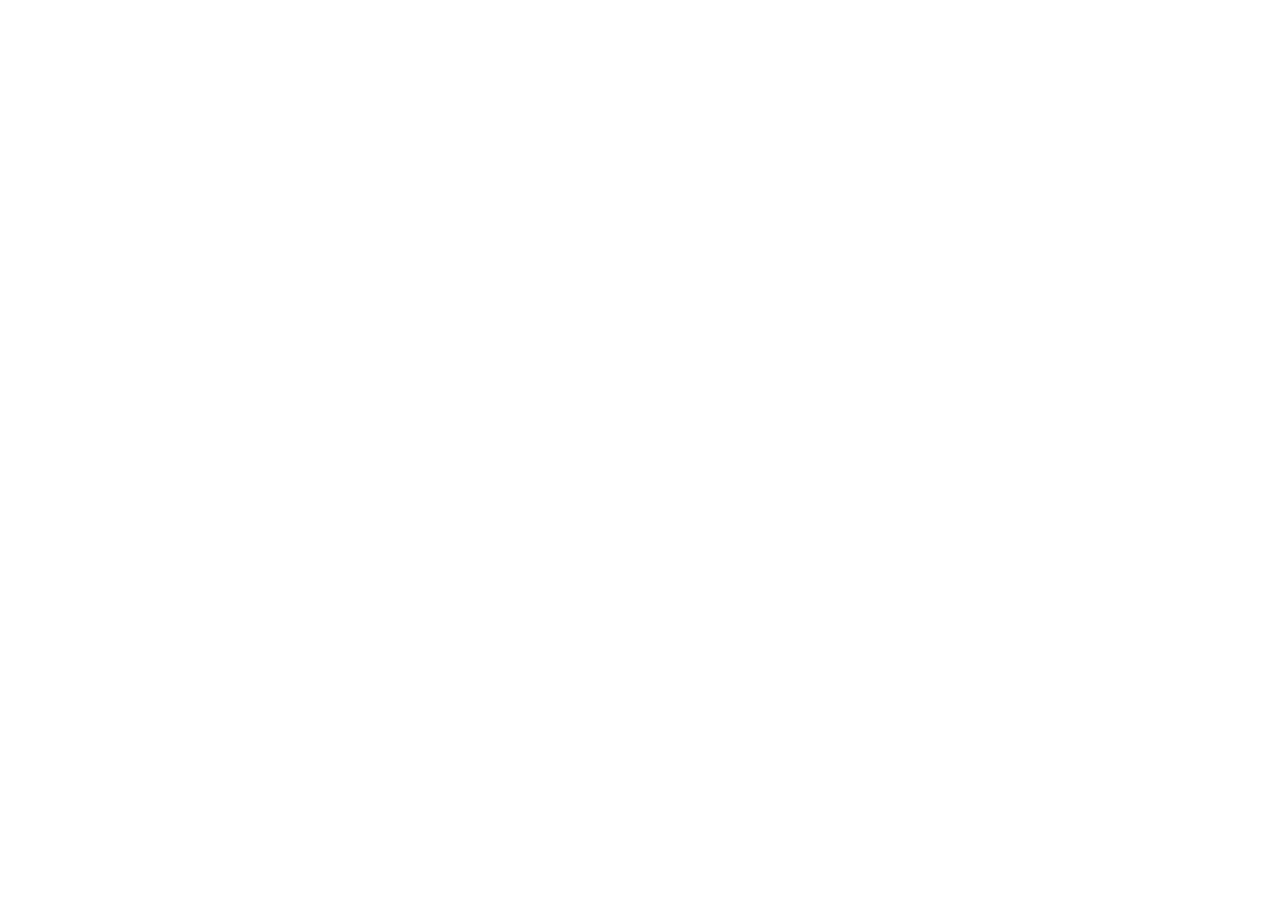
==== index.html @ e05d301e "Set up project structure and starter files" ====
<!DOCTYPE html>
<html lang="de">
<head>
    <meta charset="UTF-8">
    <meta name="viewport" content="width=device-width, initial-scale=1.0">
    <title>Bestellapp</title>

    <link rel="stylesheet" href="./styles/standard.css">
    <link rel="stylesheet" href="./styles/fonts.css">
    <link rel="stylesheet" href="./styles/assets.css">
    <link rel="stylesheet" href="./style.css">
    <link rel="stylesheet" href="./styles/basket.css">

    <script src="./scripts/db.js" defer></script>
    <script src="./scripts/template.js" defer></script>
    <script src="./script.js" defer></script>
</head>
<body>
    <!-- Hier bauen wir gemeinsam den Header auf. -->
    <header></header>

    <!-- Hier folgen Restaurantbereich, Gerichteliste und Warenkorb. -->
    <main></main>

    <!-- Hier bauen wir den Footer mit dem Imprint-Link auf. -->
    <footer></footer>
</body>
</html>
---- styles/standard.css ----
/* Allgemeine Grundeinstellungen, beispielsweise Abstände und box-sizing. */
---- styles/fonts.css ----
/* Hier binden wir die lokal gespeicherten Schriftarten ein. */
---- styles/assets.css ----
/* Gemeinsame Darstellung von wiederverwendbaren Elementen, z. B. Buttons. */
---- style.css ----
/* Seitenaufbau: Header, Restaurantkopf, Kategorien, Gerichtskarten und Footer. */
---- styles/basket.css ----
/* Warenkorb, Eintragskarten, Mengensteuerung, Scrollbereich und Dialoge. */
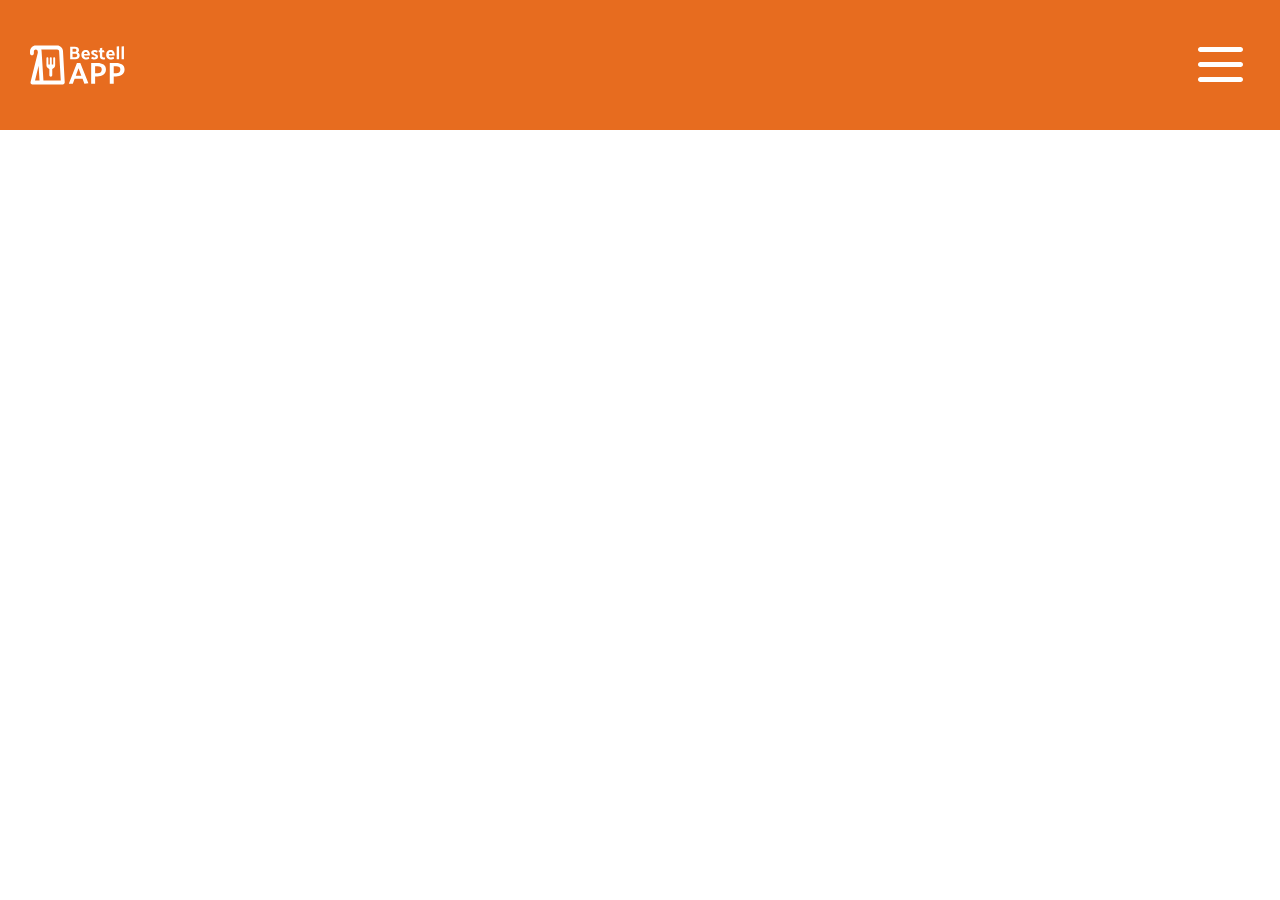
==== commit 9055f806: "Build sticky header with logo and menu icon" ====
--- a/index.html
+++ b/index.html
@@ -6,7 +6,6 @@
     <title>Bestellapp</title>
 
     <link rel="stylesheet" href="./styles/standard.css">
-    <link rel="stylesheet" href="./styles/fonts.css">
     <link rel="stylesheet" href="./styles/assets.css">
     <link rel="stylesheet" href="./style.css">
     <link rel="stylesheet" href="./styles/basket.css">
@@ -15,14 +14,18 @@
     <script src="./scripts/template.js" defer></script>
     <script src="./script.js" defer></script>
 </head>
+<header class="mainHeader">
+    <div class="headerContent">
+        <img class="headerLogo"
+            src="./assets/icons/logo.svg"
+            alt="BestellApp logo">
+
+        <img class="menuIcon"
+            src="./assets/icons/menu.svg"
+            alt="meni-icon">
+    </div>
+</header>
 <body>
-    <!-- Hier bauen wir gemeinsam den Header auf. -->
-    <header></header>
 
-    <!-- Hier folgen Restaurantbereich, Gerichteliste und Warenkorb. -->
-    <main></main>
-
-    <!-- Hier bauen wir den Footer mit dem Imprint-Link auf. -->
-    <footer></footer>
 </body>
 </html>
--- a/styles/standard.css
+++ b/styles/standard.css
@@ -1 +1,38 @@
-/* Allgemeine Grundeinstellungen, beispielsweise Abstände und box-sizing. */
+* {
+    box-sizing: border-box;
+}
+
+body {
+    margin: 0;
+}
+
+
+.mainHeader {
+    height: 130px;
+    background-color: rgba(231, 108, 31, 1);
+    position: sticky;
+    top: 0;
+    z-index: 10;
+}
+
+.headerContent {
+    max-width: 1440px;
+    height: 100%;
+    margin: 0 auto;
+    padding: 0 30px;
+    display: flex;
+    justify-content: space-between;
+    align-items: center;
+}
+
+.headerLogo {
+    width: 95px;
+    height: 40px;
+    
+}
+
+.menuIcon {
+    width: 60px;
+    height: 60px;
+    
+}
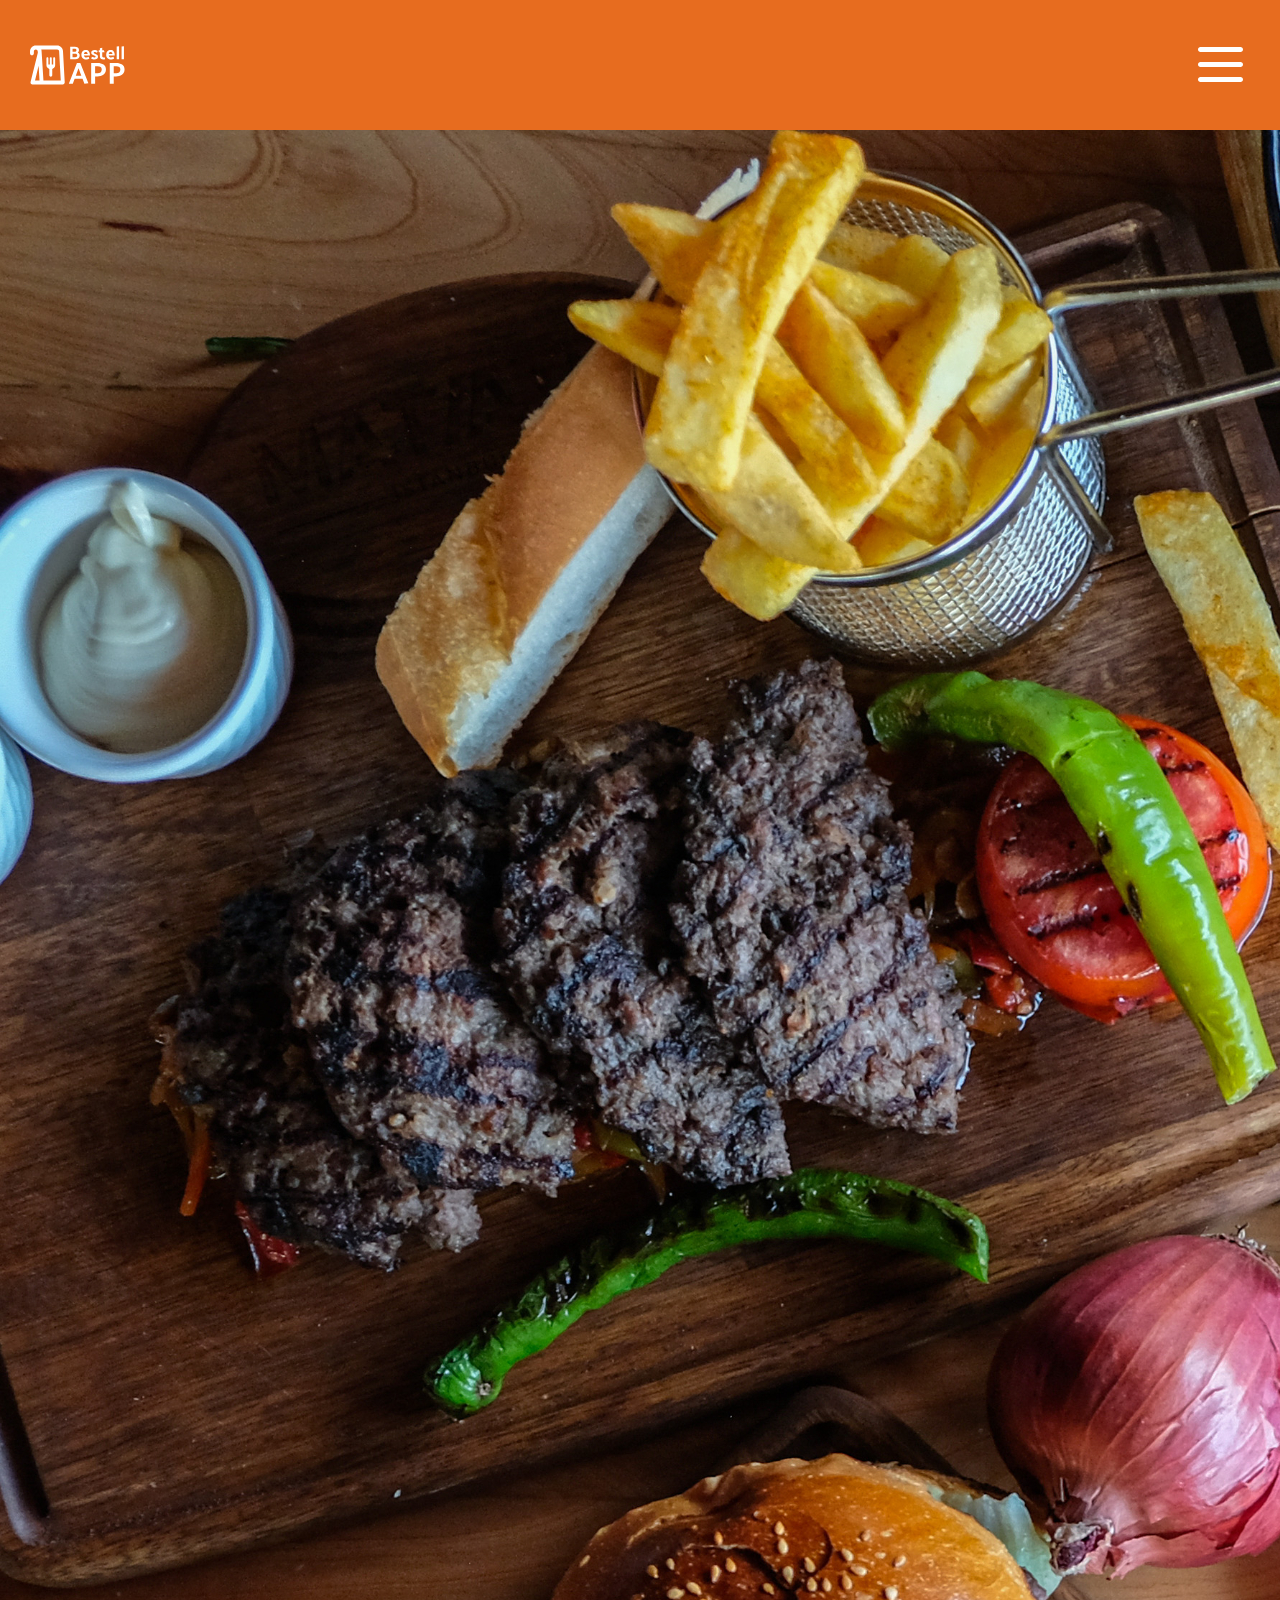
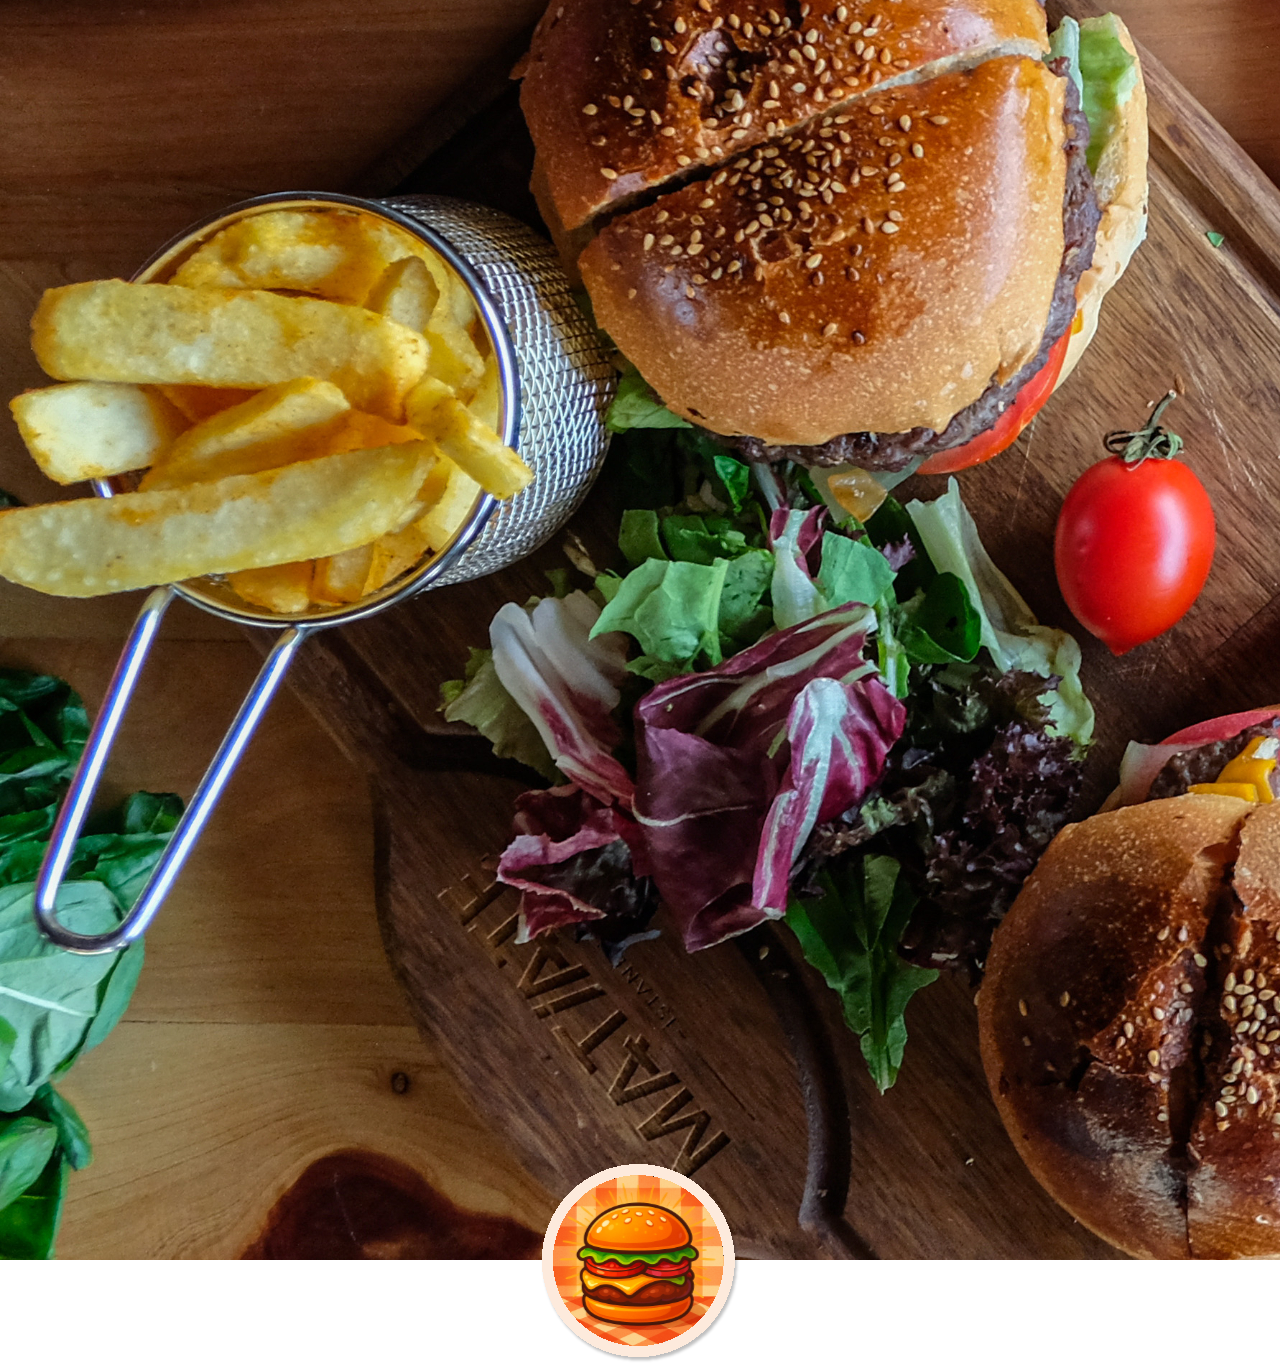
==== commit 2ccbf2eb: "Add hero image and overlapping restaurant logo" ====
--- a/index.html
+++ b/index.html
@@ -1,31 +1,44 @@
-<!DOCTYPE html>
+<!doctype html>
 <html lang="de">
-<head>
-    <meta charset="UTF-8">
-    <meta name="viewport" content="width=device-width, initial-scale=1.0">
+  <head>
+    <meta charset="UTF-8" />
+    <meta name="viewport" content="width=device-width, initial-scale=1.0" />
     <title>Bestellapp</title>
 
-    <link rel="stylesheet" href="./styles/standard.css">
-    <link rel="stylesheet" href="./styles/assets.css">
-    <link rel="stylesheet" href="./style.css">
-    <link rel="stylesheet" href="./styles/basket.css">
+    <link rel="stylesheet" href="./styles/standard.css" />
+    <link rel="stylesheet" href="./styles/assets.css" />
+    <link rel="stylesheet" href="./style.css" />
+    <link rel="stylesheet" href="./styles/basket.css" />
 
     <script src="./scripts/db.js" defer></script>
     <script src="./scripts/template.js" defer></script>
     <script src="./script.js" defer></script>
-</head>
-<header class="mainHeader">
+  </head>
+  <header class="mainHeader">
     <div class="headerContent">
-        <img class="headerLogo"
-            src="./assets/icons/logo.svg"
-            alt="BestellApp logo">
+      <img
+        class="headerLogo"
+        src="./assets/icons/logo.svg"
+        alt="BestellApp logo"
+      />
 
-        <img class="menuIcon"
-            src="./assets/icons/menu.svg"
-            alt="meni-icon">
+      <img class="menuIcon" src="./assets/icons/menu.svg" alt="menu-icon" />
     </div>
-</header>
-<body>
+  </header>
 
-</body>
+  <main>
+    <div class="hero">
+      <img class="hero-image" src="./assets/img/hero-pic.jpg" alt="herobild" />
+    </div>
+
+    <div class="restaurant-info">
+      <img
+        class="restaurant-logo"
+        src="./assets/img/burger-header-logo.svg"
+        alt="Burger-logo-cricle"
+      />
+    </div>
+  </main>
+
+  <body></body>
 </html>
--- a/styles/standard.css
+++ b/styles/standard.css
@@ -3,36 +3,8 @@
 }
 
 body {
-    margin: 0;
+        margin: 0 auto;
 }
 
 
-.mainHeader {
-    height: 130px;
-    background-color: rgba(231, 108, 31, 1);
-    position: sticky;
-    top: 0;
-    z-index: 10;
-}
 
-.headerContent {
-    max-width: 1440px;
-    height: 100%;
-    margin: 0 auto;
-    padding: 0 30px;
-    display: flex;
-    justify-content: space-between;
-    align-items: center;
-}
-
-.headerLogo {
-    width: 95px;
-    height: 40px;
-    
-}
-
-.menuIcon {
-    width: 60px;
-    height: 60px;
-    
-}
--- a/style.css
+++ b/style.css
@@ -1 +1,42 @@
-/* Seitenaufbau: Header, Restaurantkopf, Kategorien, Gerichtskarten und Footer. */
+.mainHeader {
+    height: 130px;
+    background-color: rgba(231, 108, 31, 1);
+    position: sticky;
+    top: 0;
+    z-index: 10;
+}
+
+.headerContent {
+    max-width: 1440px;
+    height: 100%;
+    margin: 0 auto;
+    padding: 0 30px;
+    display: flex;
+    justify-content: space-between;
+    align-items: center;
+}
+
+.headerLogo {
+    width: 95px;
+    height: 40px;
+    
+}
+
+.menuIcon {
+    width: 60px;
+    height: 60px;
+    
+}
+
+.restaurant-info {
+    display: flex;
+    flex-direction: column;
+    align-items: center;
+}
+
+.restaurant-logo {
+    width: 200px;
+    height: 200px;
+    margin-top: -100px;
+    position: relative;
+}
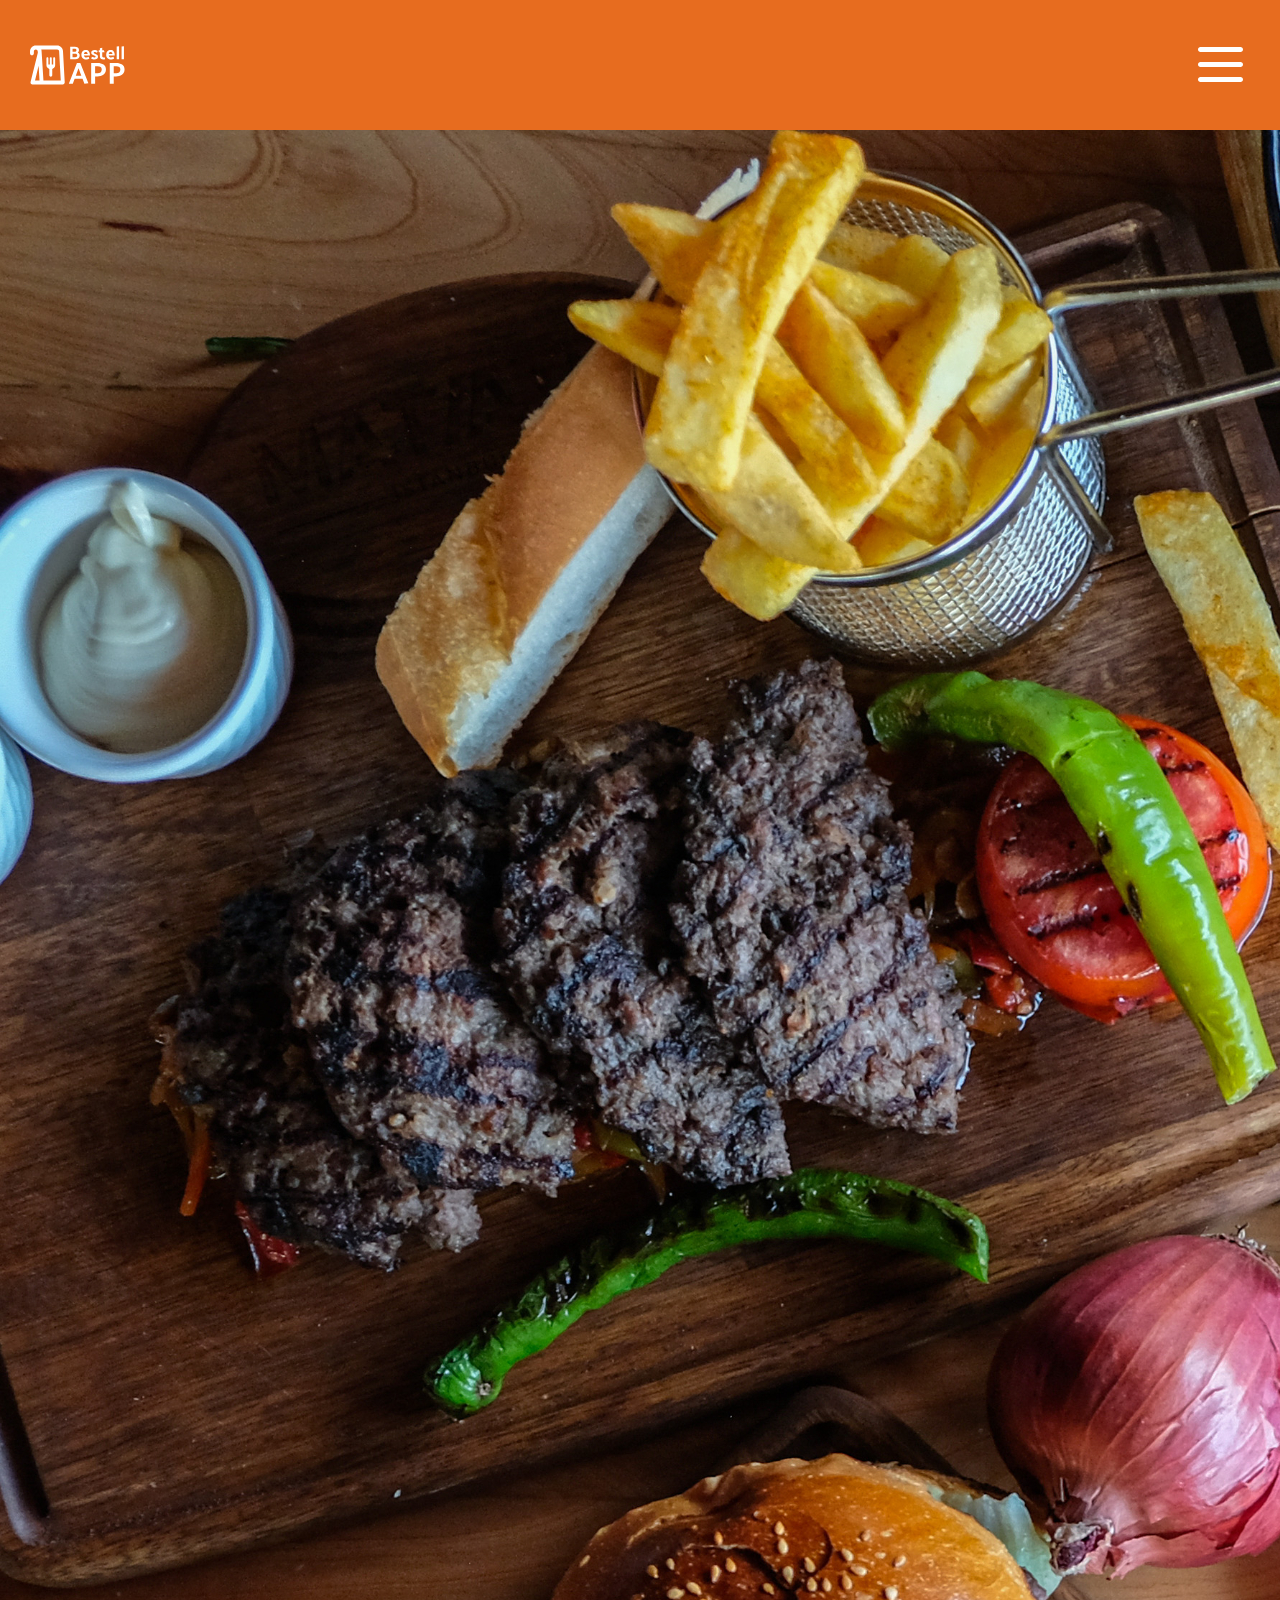
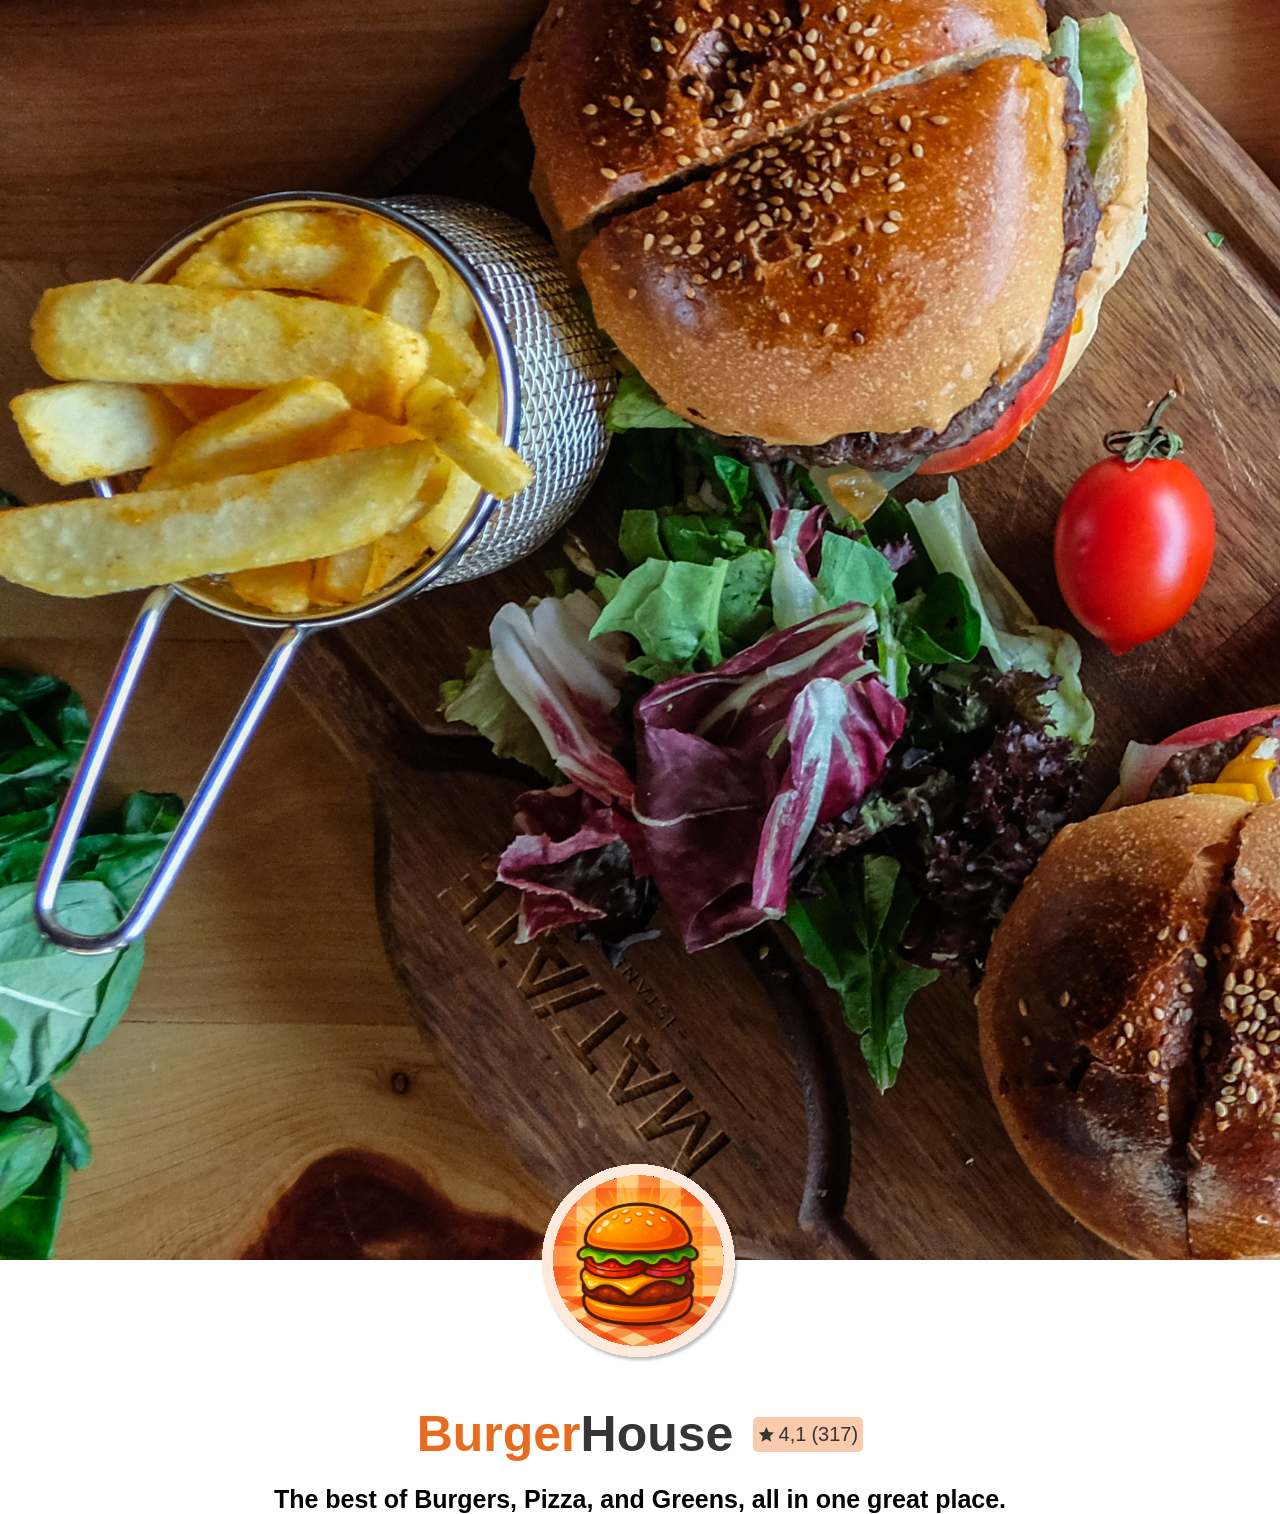
==== commit d2ffa0e3: "Add restaurant heading, slogan and rating" ====
--- a/index.html
+++ b/index.html
@@ -28,15 +28,34 @@
 
   <main>
     <div class="hero">
-      <img class="hero-image" src="./assets/img/hero-pic.jpg" alt="herobild" />
+      <img
+        class="hero-image"
+        src="./assets/img/hero-pic.jpg"
+        alt="Selection of burgers, pizza and salad"
+      />
     </div>
 
     <div class="restaurant-info">
       <img
         class="restaurant-logo"
         src="./assets/img/burger-header-logo.svg"
-        alt="Burger-logo-cricle"
+        alt="BurgerHouse logo"
       />
+
+      <div class="restaurant-heading">
+        <h1 class="restaurant-name"><span>Burger</span>House</h1>
+
+        <div class="restaurant-rating">
+          <img class="rating-star" src="./assets/icons/star.svg" alt="Star" />
+
+          <span class="rating-value">4,1</span>
+          <span class="rating-count">(317)</span>
+        </div>
+      </div>
+
+      <p class="restaurant-slogan">
+        The best of Burgers, Pizza, and Greens, all in one great place.
+      </p>
     </div>
   </main>
 
--- a/style.css
+++ b/style.css
@@ -39,4 +39,73 @@
     height: 200px;
     margin-top: -100px;
     position: relative;
+}
+
+.restaurant-name {
+    margin: 20px 0px 10px;
+    font-family: Arial, sans-serif;
+    font-size: 50px;
+    font-weight: 700;
+    line-height: 120%;
+    text-align: center;
+    color: #353535;
+}
+
+.restaurant-name span {
+    color: rgba(231, 108, 31, 1);
+}
+
+.restaurant-slogan {
+    margin: 0;
+    width: 100%;
+    max-width: 875px;
+    font-family: Arial, sans-serif;
+    font-size: 25px;
+    font-weight: 700;
+    line-height: 120%;
+    text-align: center;
+}
+
+.restaurant-heading {
+    display: flex;
+    align-items: center;
+    gap: 20px;
+    margin: 20px 0 10px;
+   
+}
+
+.restaurant-rating {
+    display: flex;
+    align-items: center;
+    justify-content: center;
+    gap: 10px;
+    width: 110px;
+    height: 30px;
+    padding: 5px;
+    border-radius: 5px;
+    background-color: rgba(250, 202, 172, 1);
+    color: #353535;
+    font-family: Arial, sans-serif;
+    font-size: 15px;
+    gap: 5px;
+    height: 35px;
+        position: relative;
+    top: 5px;
+}
+
+.rating-star {
+    width: 15px;
+    height: 15px;
+}
+
+.rating-value {
+    font-size: 20px;
+    font-weight: 400;
+    line-height: 120%;
+}
+
+.rating-count {
+    font-size: 20px;
+    font-weight: 400;
+    line-height: 120%;
 }
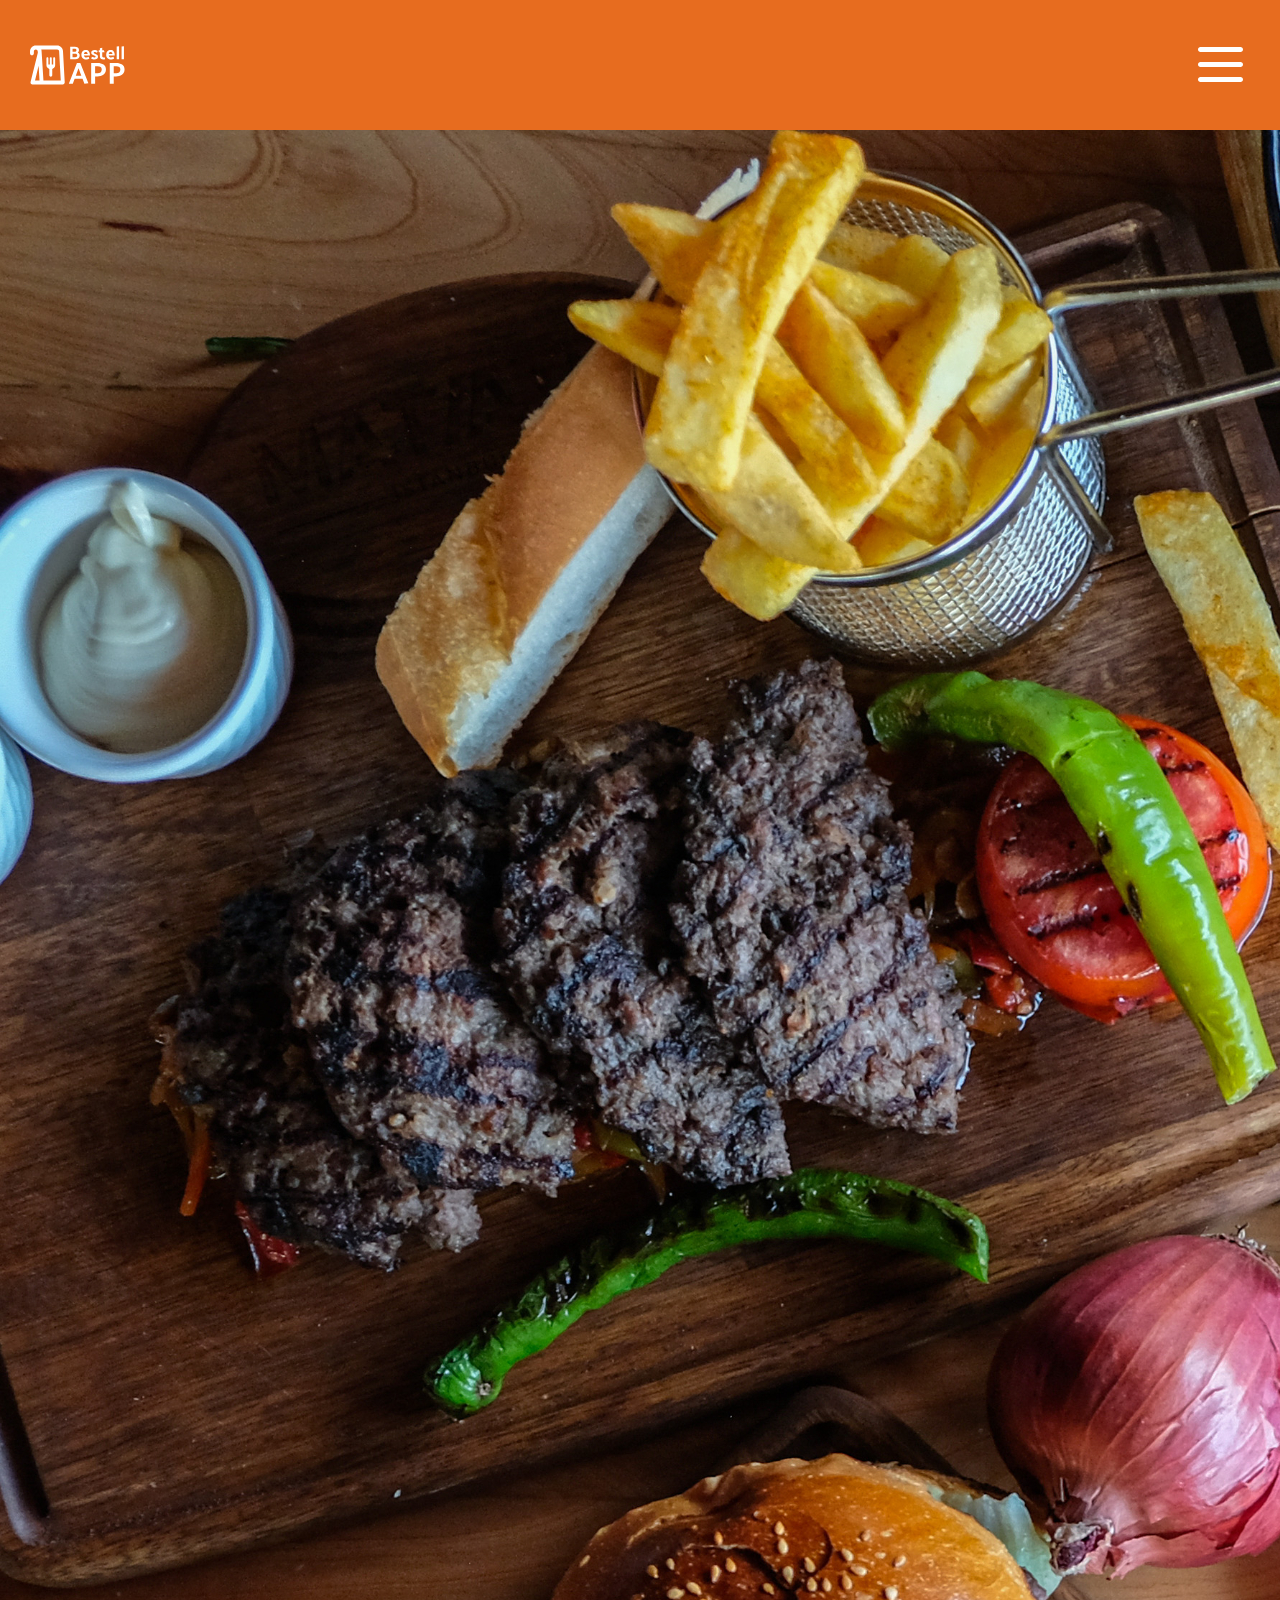
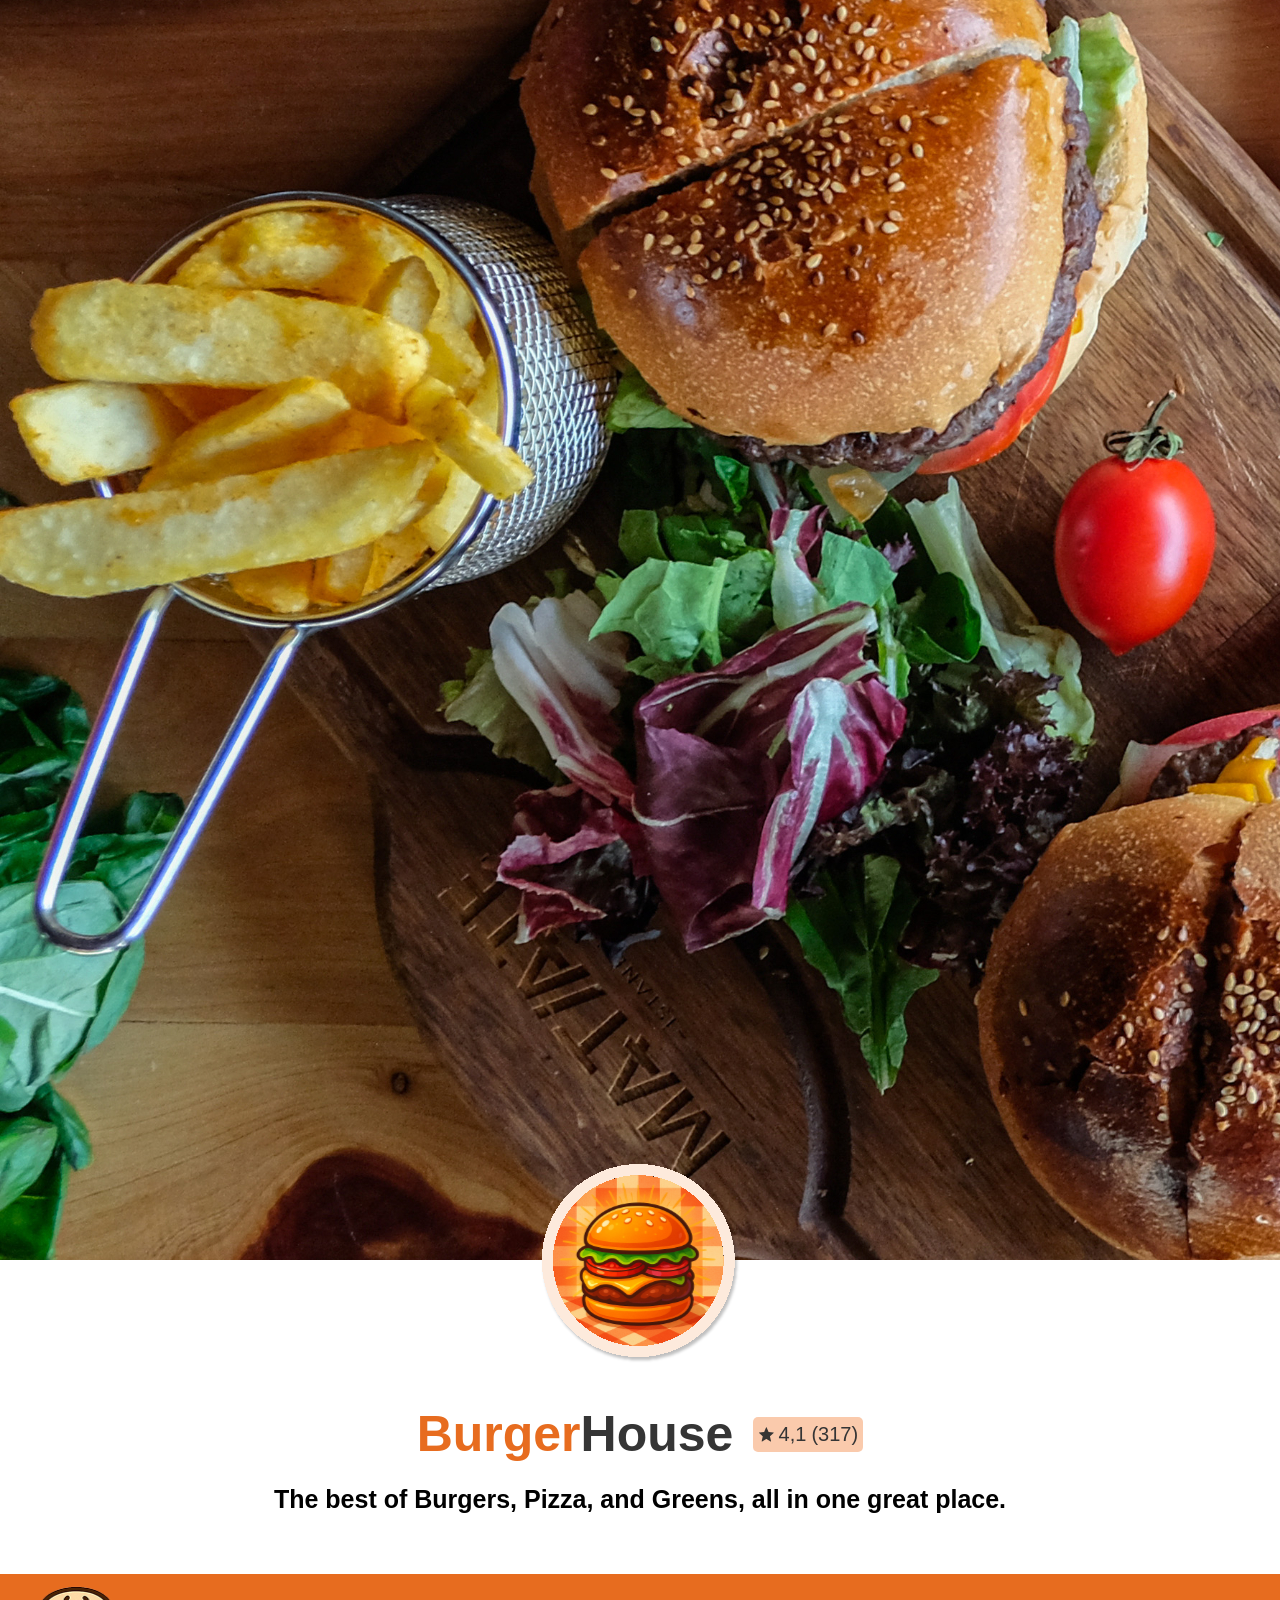
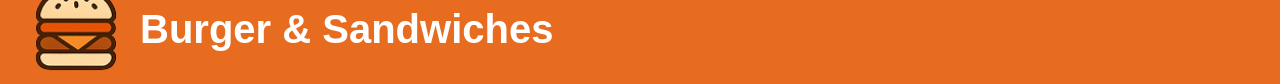
==== commit 6eea9093: "burger banner done" ====
--- a/index.html
+++ b/index.html
@@ -57,7 +57,19 @@
         The best of Burgers, Pizza, and Greens, all in one great place.
       </p>
     </div>
+    <div class="burger-banner">
+      <div class="burger-banner-content">
+        <img
+          class="burger-icon"
+          src="./assets/icons/burger-icon.png"
+          alt="Burger"
+        />
+
+        <h2 class="burger-title">Burger & Sandwiches</h2>
+      </div>
+    </div>
+
   </main>
 
-  <body></body>
+</body>
 </html>
--- a/style.css
+++ b/style.css
@@ -108,4 +108,34 @@
     font-size: 20px;
     font-weight: 400;
     line-height: 120%;
+}
+
+.burger-banner {
+    width: 100%;
+    margin-top: 60px;
+    background-color: rgba(231, 108, 31, 1);
+}
+
+.burger-banner-content {
+    display: flex;
+    align-items: center;
+    gap: 20px;
+    max-width: 1440px;
+    height: 110px;
+    margin: 0 auto;
+    padding: 10px 30px;
+}
+
+.burger-icon {
+    width: 90px;
+    height: 90px;
+}
+
+.burger-title {
+    margin: 0;
+    font-family: "Palanquin", Arial, sans-serif;
+    font-size: 40px;
+    font-weight: 700;
+    line-height: 120%;
+    color: white;
 }
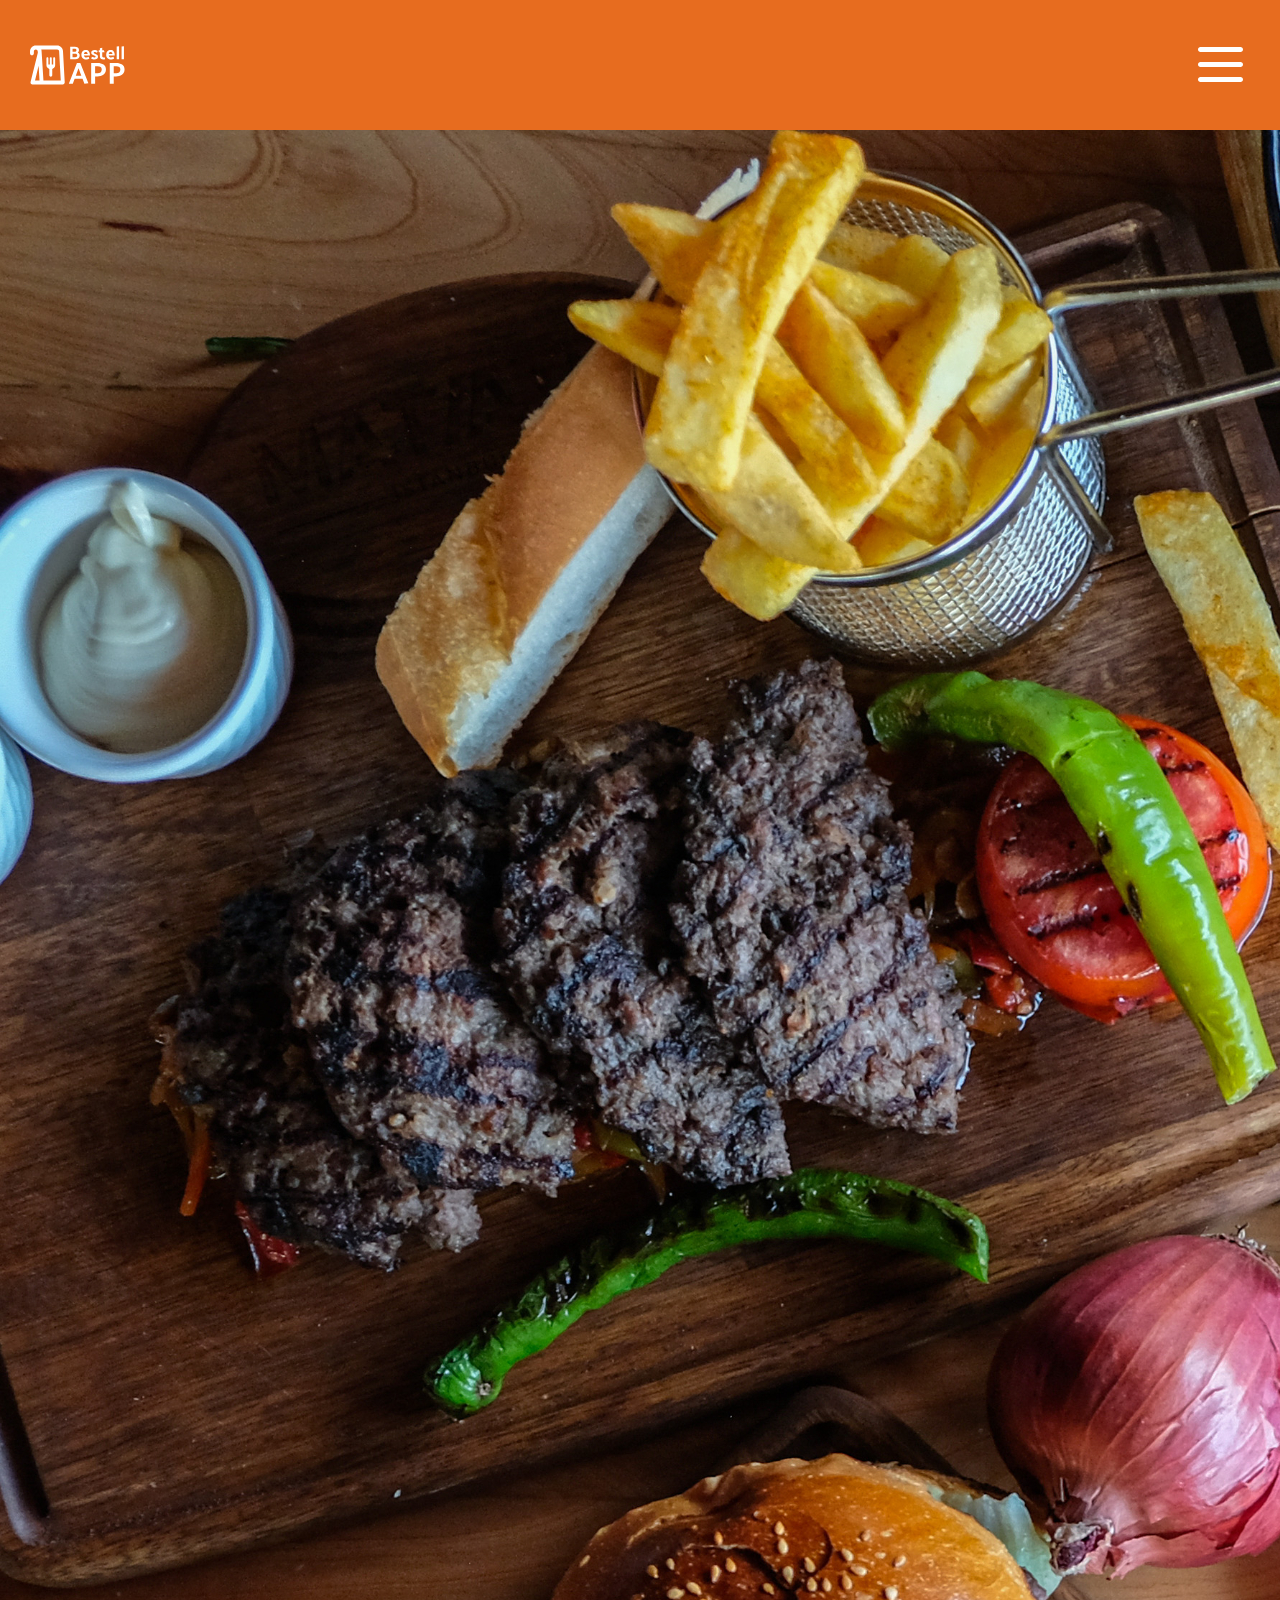
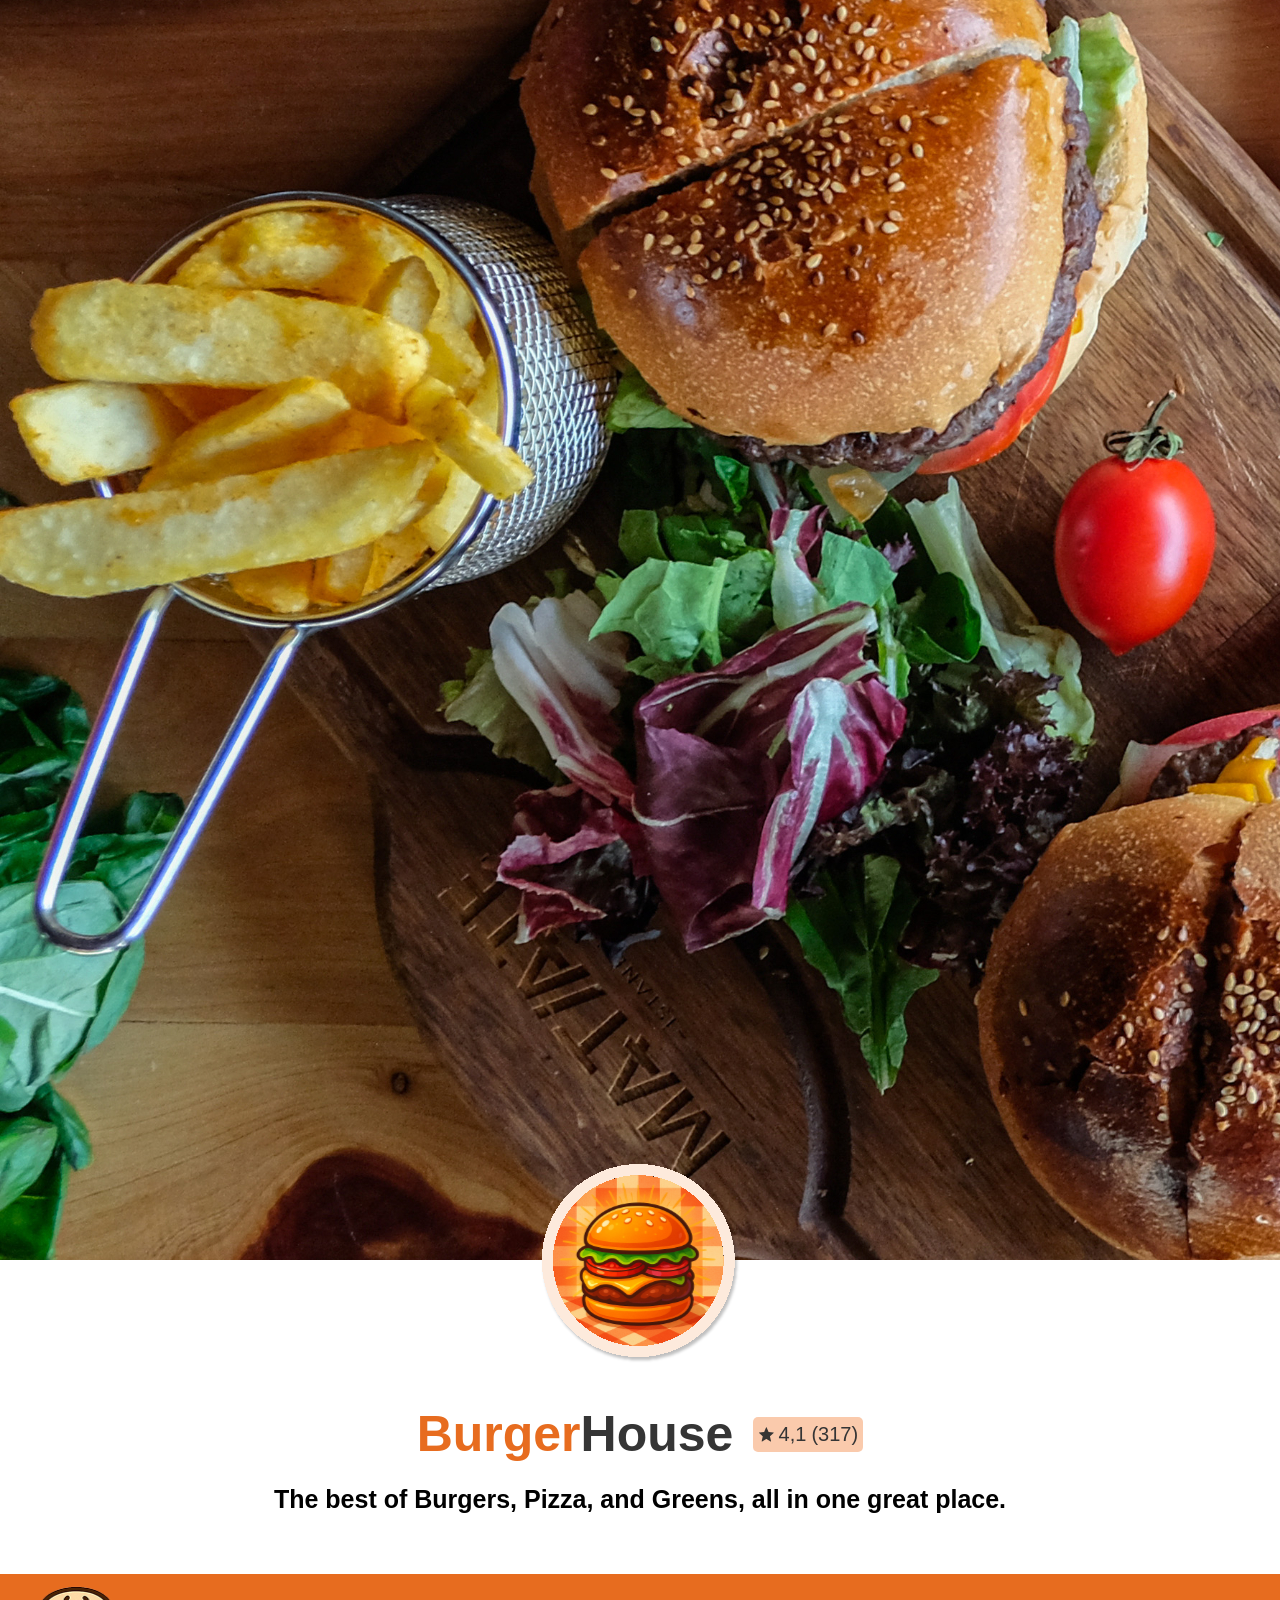
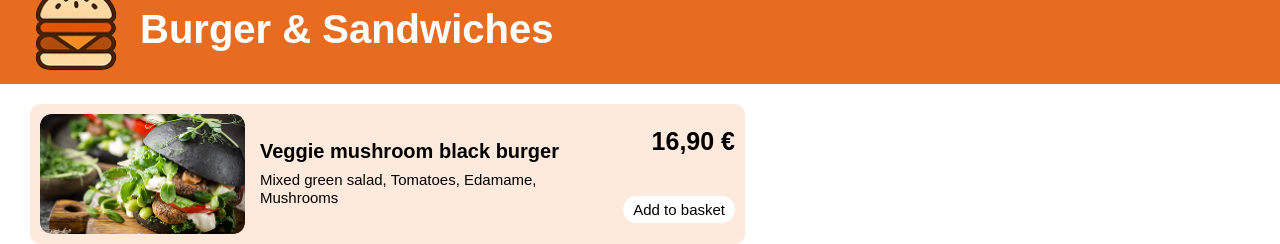
==== commit 18219a02: "addes menu and firdsst burger" ====
--- a/index.html
+++ b/index.html
@@ -68,7 +68,7 @@
         <h2 class="burger-title">Burger & Sandwiches</h2>
       </div>
     </div>
-
+    <div id="burgerList" class="burger-list"></div>
   </main>
 
 </body>
--- a/style.css
+++ b/style.css
@@ -138,4 +138,76 @@
     font-weight: 700;
     line-height: 120%;
     color: white;
-}+}
+
+
+.burger-list {
+    max-width: 1440px;
+    margin: 20px auto 0;
+    padding: 0 30px;
+}
+
+.meal-card {
+    display: flex;
+    align-items: center;
+    gap: 15px;
+    width: 100%;
+    max-width: 715px;
+    min-height: 140px;
+    padding: 10px;
+    border-radius: 10px;
+    font-family: "Palanquin", Arial, sans-serif;
+    background-color: rgba(253, 234, 220, 1);
+}
+
+.meal-image {
+    width: 205px;
+    height: 120px;
+    border-radius: 10px;
+}
+
+.meal-info {
+    flex: 1;
+}
+
+.meal-info h3 {
+    margin: 0 0 10px;
+    font-size: 20px;
+    font-weight: 600;
+    line-height: 100%;
+}
+
+.meal-info p {
+    margin: 0;
+    font-size: 15px;
+    font-weight: 500;
+    line-height: 120%;
+}
+
+.meal-actions {
+    display: flex;
+    flex-direction: column;
+    align-items: flex-end;
+    justify-content: space-between;
+    gap: 40px;
+    
+}
+
+.meal-actions p {
+    margin: 0;
+    font-size: 25px;
+    font-weight: 600;
+    line-height: 120%;
+}
+
+.meal-actions button {
+    background-color: white;
+    border: none;
+    border-radius: 20px;
+    padding: 5px 10px;
+    font-size: 15px;
+    
+    
+}
+
+
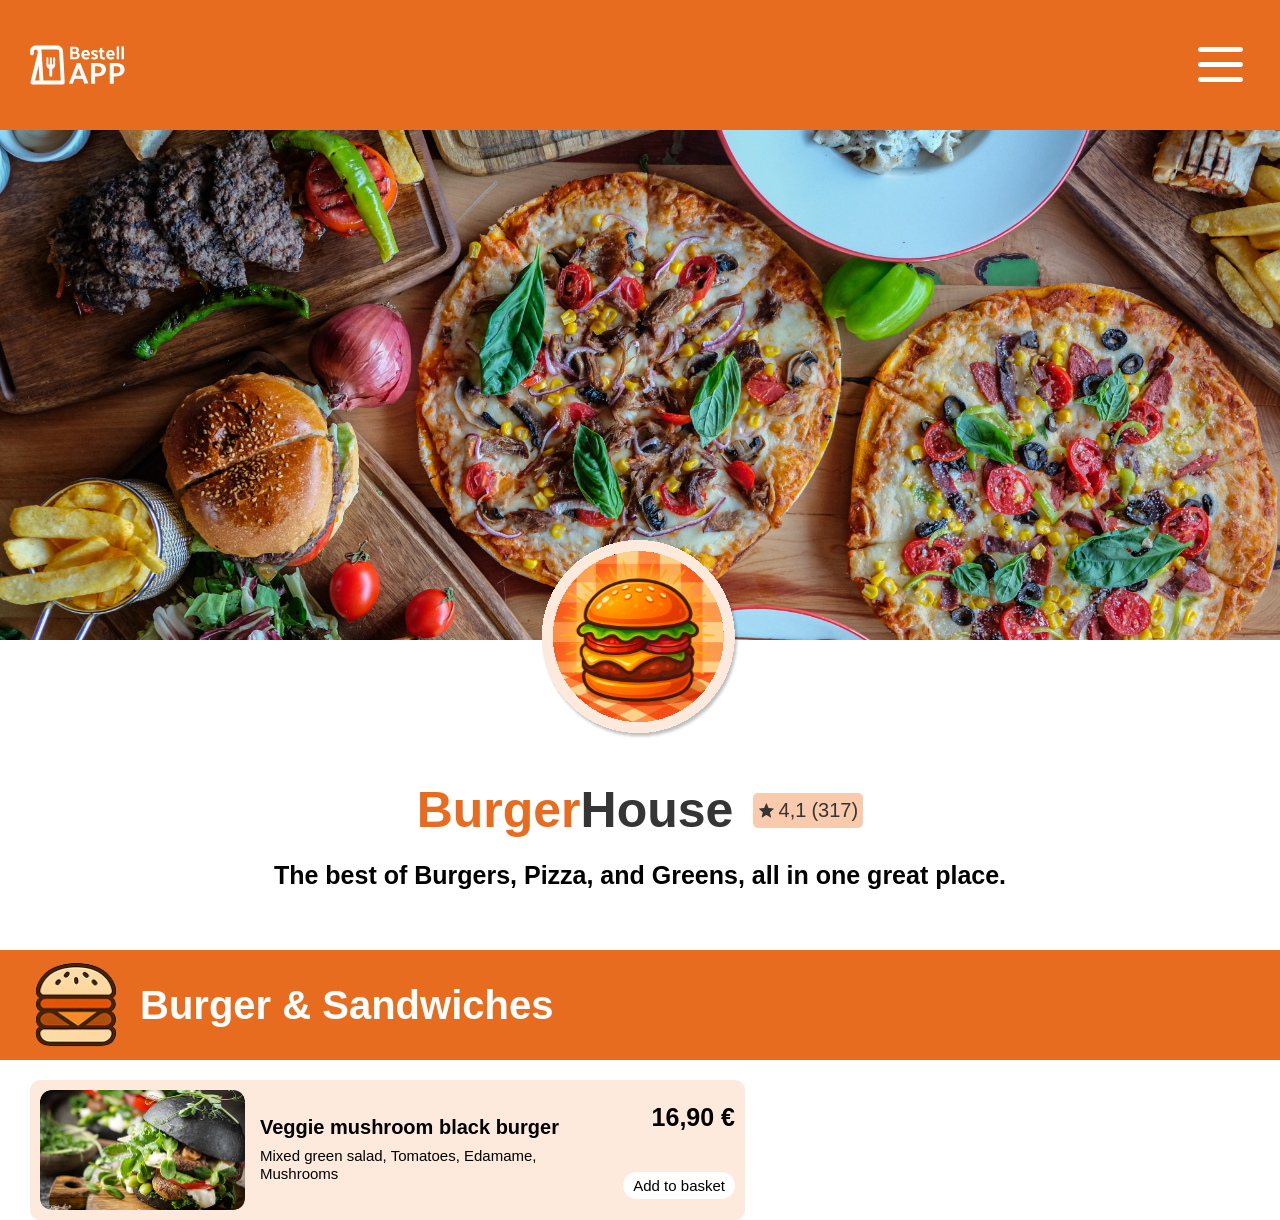
==== commit 8a8a808e: "pics und hero custmisesd" ====
--- a/index.html
+++ b/index.html
@@ -25,7 +25,7 @@
       <img class="menuIcon" src="./assets/icons/menu.svg" alt="menu-icon" />
     </div>
   </header>
-
+<body>
   <main>
     <div class="hero">
       <img
--- a/style.css
+++ b/style.css
@@ -26,6 +26,21 @@
     width: 60px;
     height: 60px;
     
+}
+
+.hero {
+    width: 100%;
+    max-width: 1440px;
+    height: 510px;
+    margin: 0 auto;
+    display: flex;
+    align-items: center;
+    overflow: hidden;
+}
+
+.hero-image {
+    width: 100%;
+    height: auto;
 }
 
 .restaurant-info {
@@ -207,7 +222,6 @@
     padding: 5px 10px;
     font-size: 15px;
     
-    
-}
-
-
+}
+
+
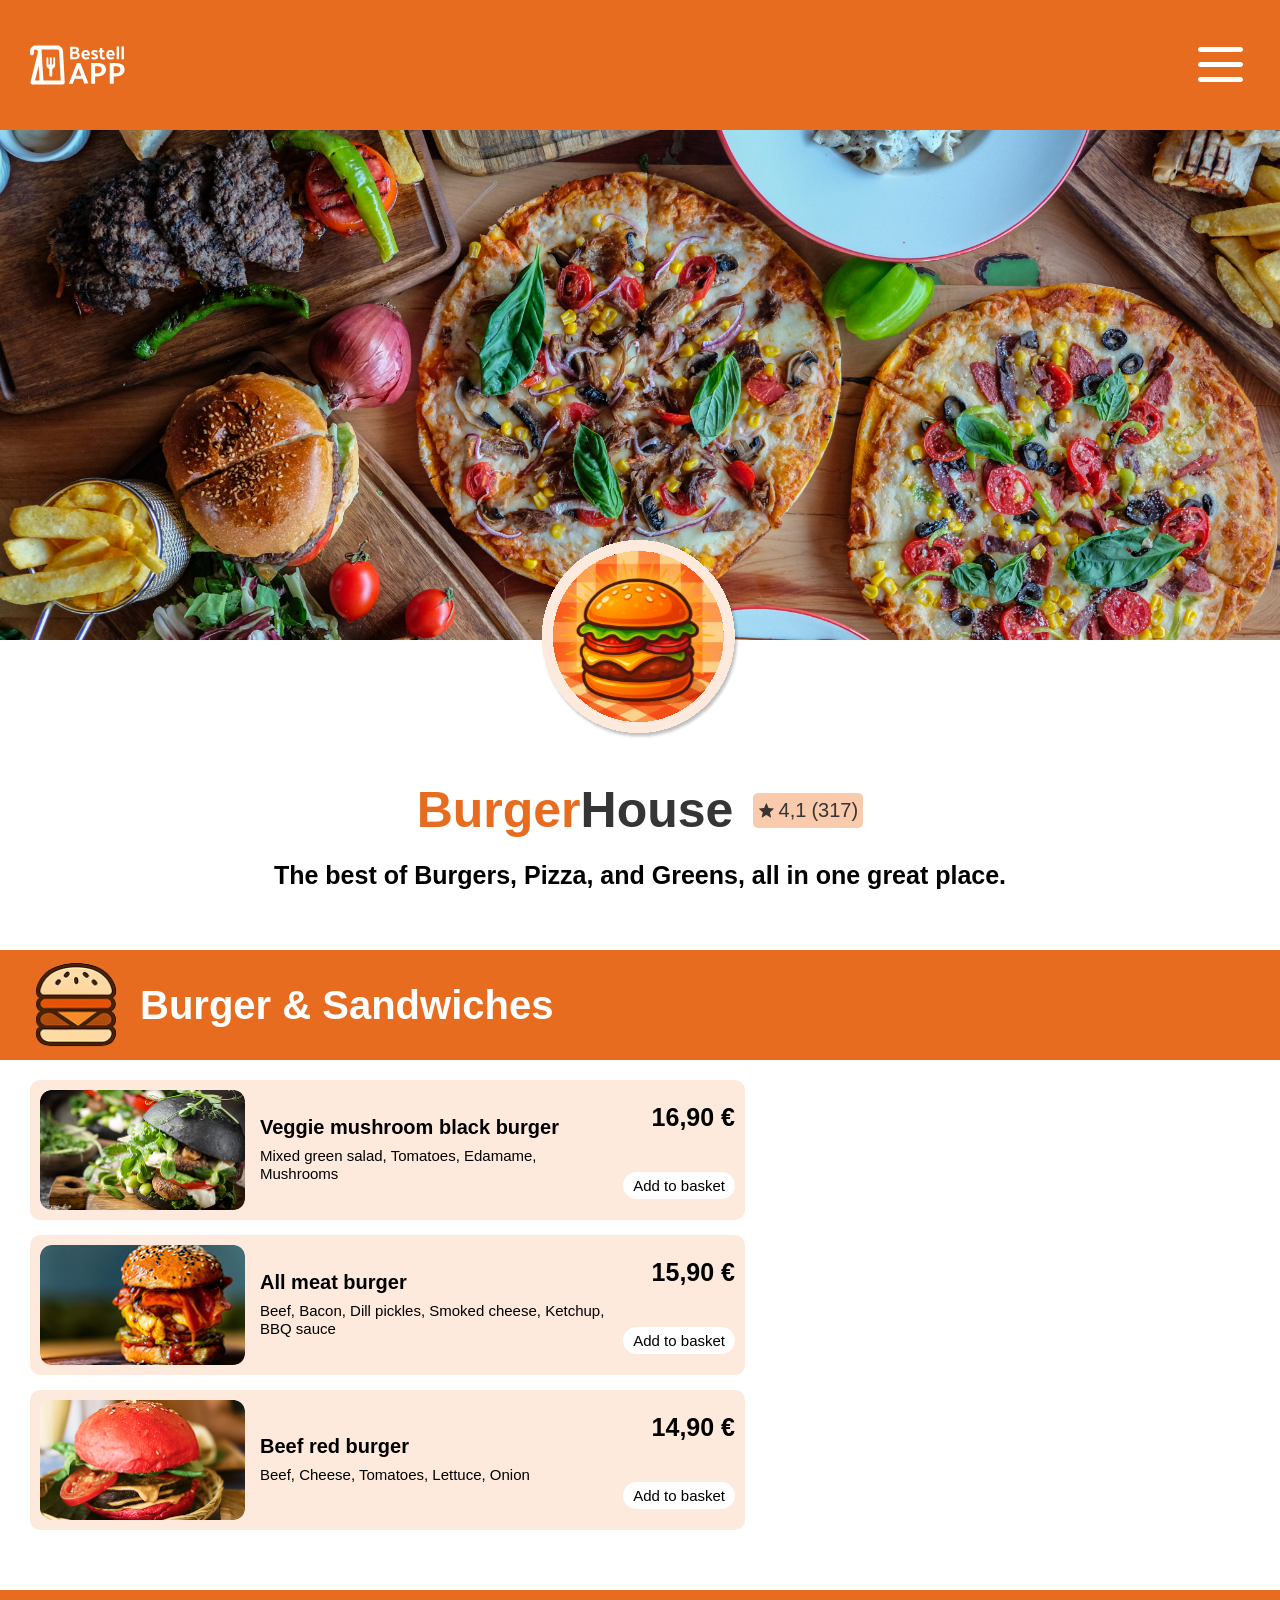
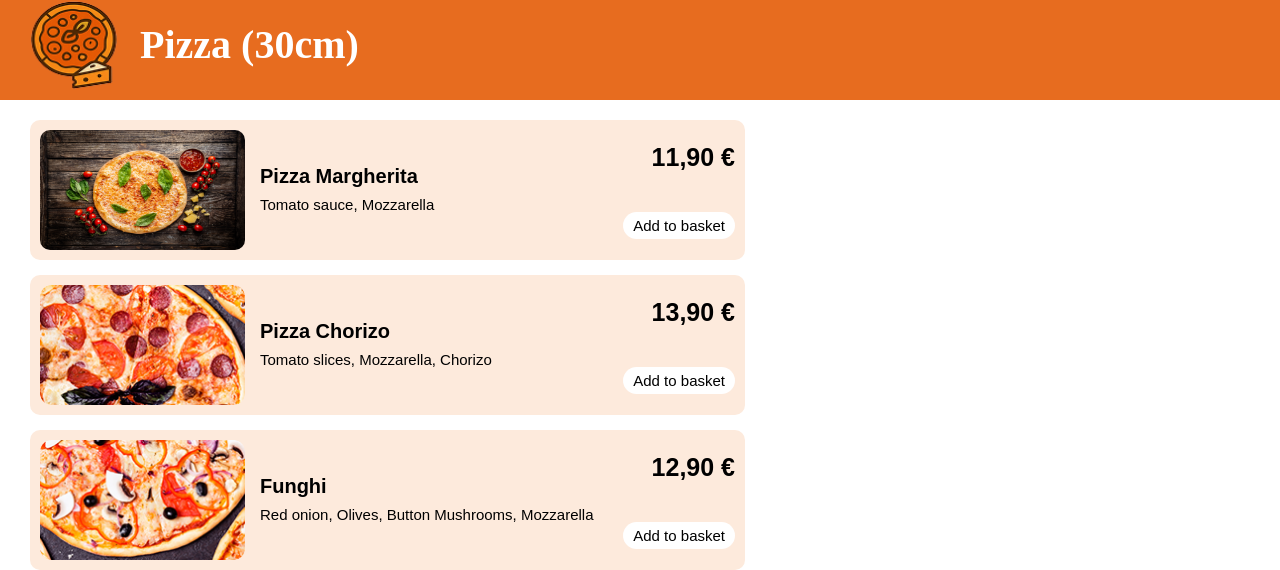
==== commit a802355d: "section pizza done" ====
--- a/index.html
+++ b/index.html
@@ -69,6 +69,20 @@
       </div>
     </div>
     <div id="burgerList" class="burger-list"></div>
+
+    <div class="pizza-banner">
+    <div class="pizza-banner-content">
+        <img
+            class="pizza-icon"
+            src="./assets/icons/pizza-icon.png"
+            alt="Pizza"
+        />
+        <h2 class="pizza-title">Pizza (30cm)</h2>
+    </div>
+</div>
+
+<div id="pizzaList" class="pizza-list"></div>
+</div>
   </main>
 
 </body>
--- a/style.css
+++ b/style.css
@@ -156,7 +156,10 @@
 }
 
 
-.burger-list {
+.burger-list,.pizza-list {
+    display: flex;
+    flex-direction: column;
+    gap: 15px;
     max-width: 1440px;
     margin: 20px auto 0;
     padding: 0 30px;
@@ -225,3 +228,34 @@
 }
 
 
+.pizza-banner {
+    width: 100%;
+    margin-top: 60px;
+    background-color: rgba(231, 108, 31, 1);
+}
+
+.pizza-banner-content {
+    display: flex;
+    align-items: center;
+    gap: 20px;
+    max-width: 1440px;
+    height: 110px;
+    margin: 0 auto;
+    padding: 10px 30px;
+}
+
+.pizza-icon {
+    width: 90px;
+    height: 90px;
+}
+
+.pizza-title {
+    margin: 0;
+    font-family: "Palanquin";
+    font-size: 40px;
+    font-weight: 700;
+    line-height: 120%;
+    color: white;
+}
+
+
